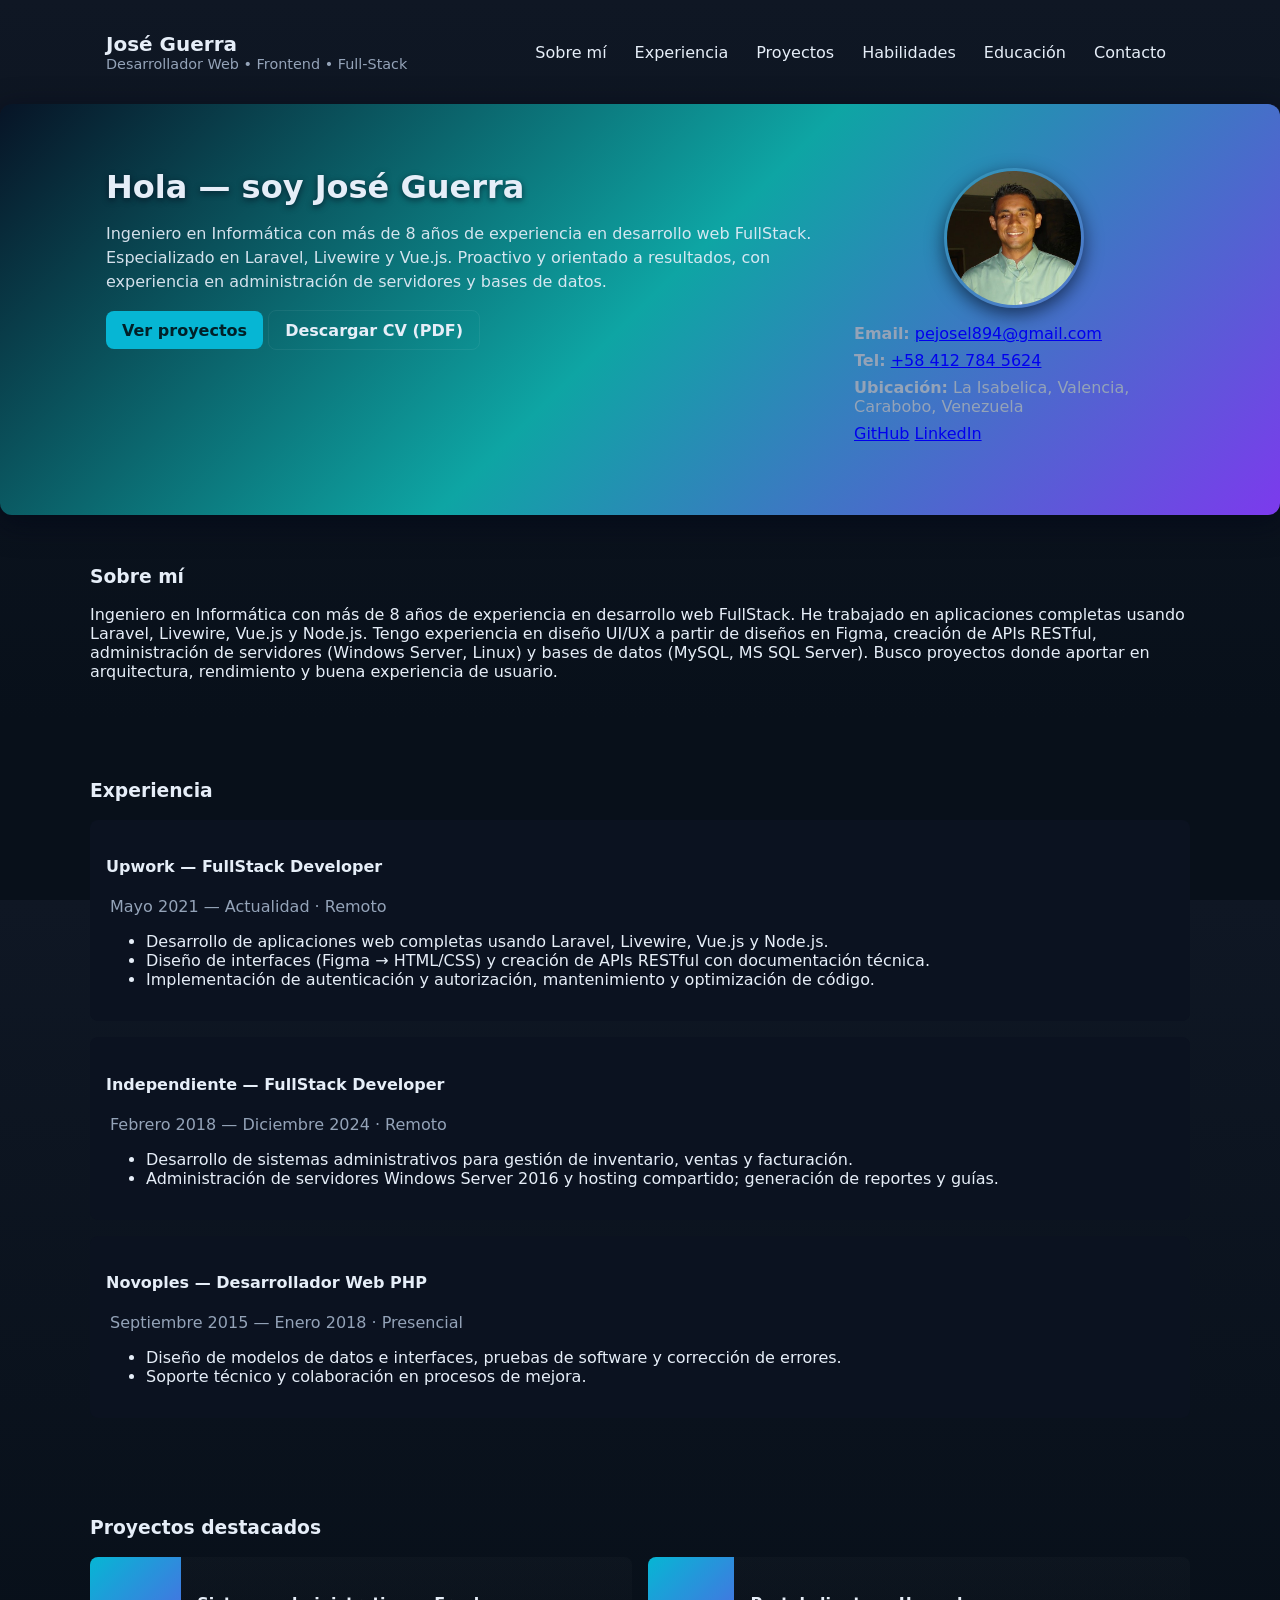
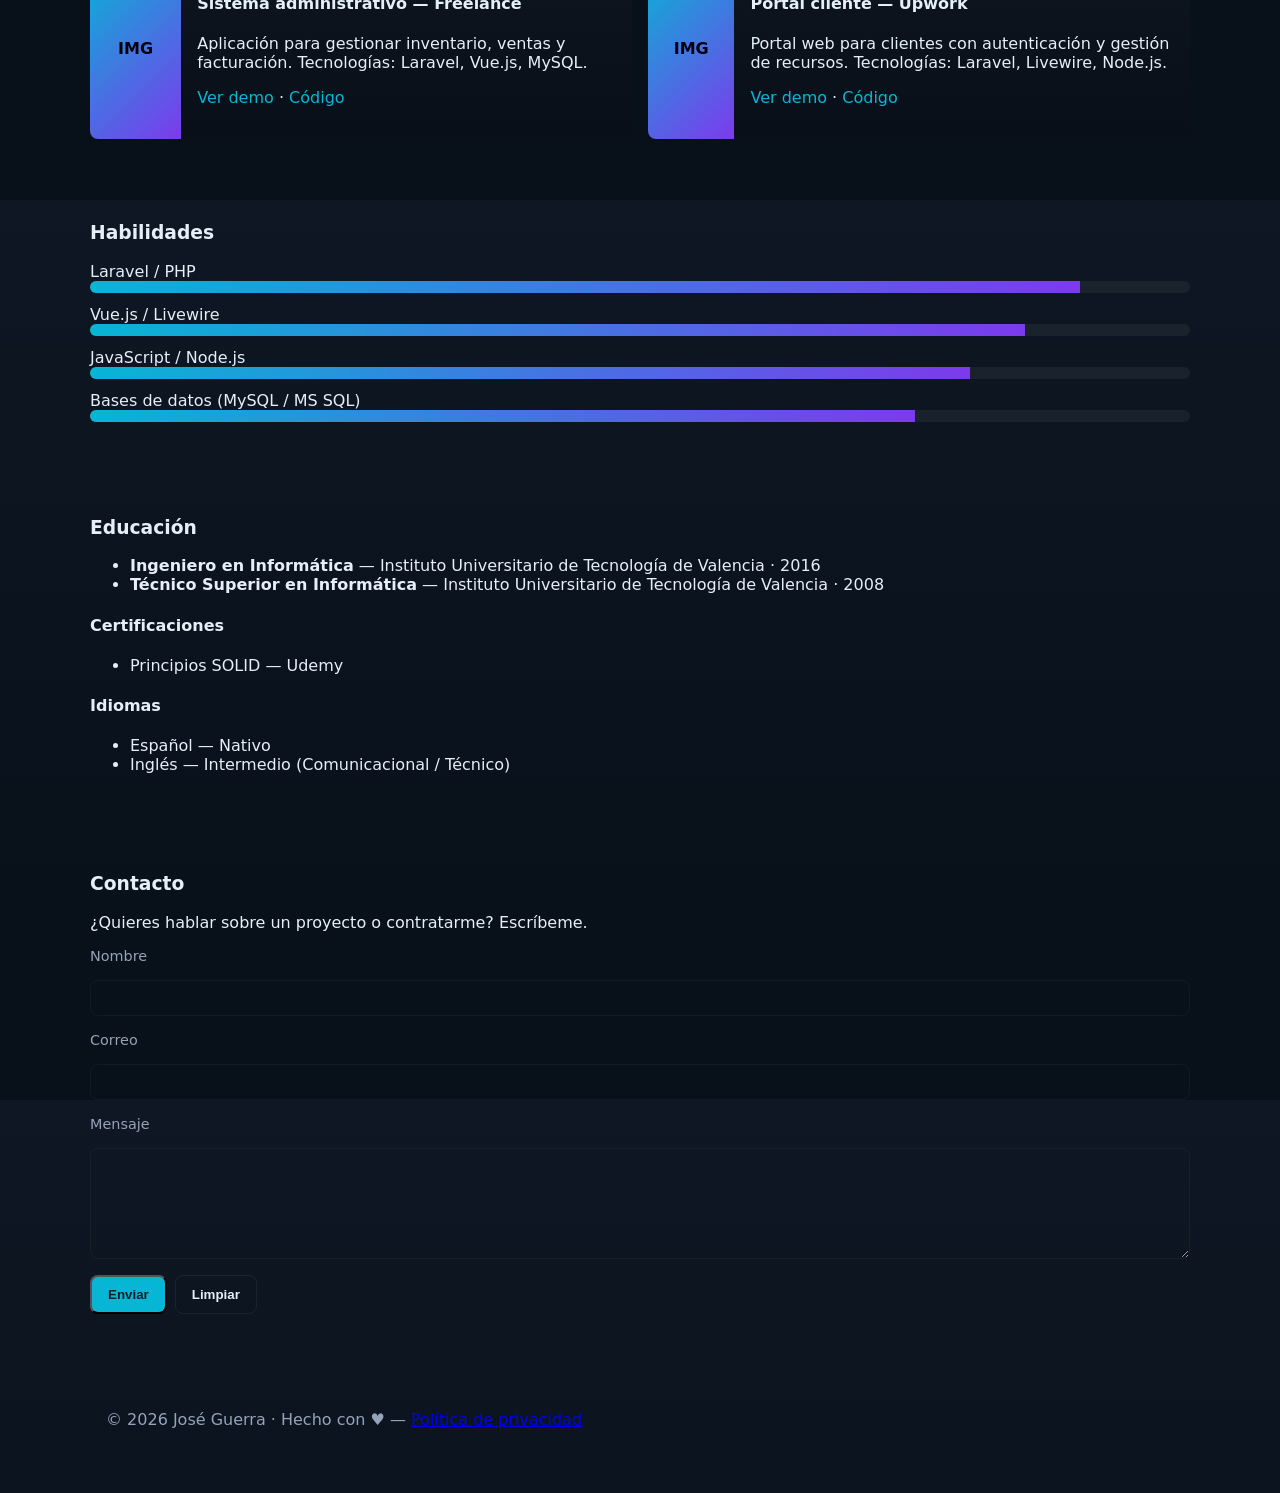
==== es/index.html @ df98dcab "add: spanish portfolio" ====
<!DOCTYPE html>
<html lang="es">
<head>
	<meta charset="utf-8">
	<meta name="viewport" content="width=device-width, initial-scale=1">
	<title>José Guerra — Portafolio</title>
	<link rel="stylesheet" href="../css/style.css">
	<meta name="description" content="Portafolio y CV de José Guerra — desarrollador web. Reemplaza los contenidos con la información del CV para reflejar experiencia y proyectos reales.">
</head>
<body>
	<header class="site-header">
		<div class="container header-inner">
			<div class="brand">
				<h1>José Guerra</h1>
				<p class="role">Desarrollador Web • Frontend • Full‑Stack</p>
			</div>
			<button class="nav-toggle" aria-expanded="false" aria-controls="main-nav">Menú</button>
			<nav id="main-nav" class="main-nav">
				<ul>
					<li><a href="#sobre">Sobre mí</a></li>
					<li><a href="#experiencia">Experiencia</a></li>
					<li><a href="#proyectos">Proyectos</a></li>
					<li><a href="#habilidades">Habilidades</a></li>
					<li><a href="#educacion">Educación</a></li>
					<li><a href="#contacto">Contacto</a></li>
				</ul>
			</nav>
		</div>
	</header>

	<main>
		<section id="hero" class="hero">
			<div class="container hero-inner">
				<div class="hero-text">
					<h2>Hola — soy José Guerra</h2>
					<p class="lead">Ingeniero en Informática con más de 8 años de experiencia en desarrollo web FullStack. Especializado en Laravel, Livewire y Vue.js. Proactivo y orientado a resultados, con experiencia en administración de servidores y bases de datos.</p>
					<p class="actions">
						<a class="btn" href="#proyectos">Ver proyectos</a>
						<a class="btn ghost" href="../es/CV-ATS-ES-SEPT-2025.pdf" target="_blank" rel="noopener">Descargar CV (PDF)</a>
					</p>
				</div>
				<aside class="hero-aside">
					<div class="profile">
						<img class="profile-photo" src="../img/jose1894.jpg" alt="Foto de José Guerra">
					</div>
					<ul class="contact-short">
						<li><strong>Email:</strong> <a href="mailto:pejosel894@gmail.com">pejosel894@gmail.com</a></li>
						<li><strong>Tel:</strong> <a href="tel:+584127845624">+58 412 784 5624</a></li>
						<li><strong>Ubicación:</strong> La Isabelica, Valencia, Carabobo, Venezuela</li>
						<li class="social">
							<a href="#" aria-label="GitHub">GitHub</a>
							<a href="#" aria-label="LinkedIn">LinkedIn</a>
						</li>
					</ul>
				</aside>
			</div>
		</section>

		<section id="sobre" class="section container">
			<h3>Sobre mí</h3>
			<p>Ingeniero en Informática con más de 8 años de experiencia en desarrollo web FullStack. He trabajado en aplicaciones completas usando Laravel, Livewire, Vue.js y Node.js. Tengo experiencia en diseño UI/UX a partir de diseños en Figma, creación de APIs RESTful, administración de servidores (Windows Server, Linux) y bases de datos (MySQL, MS SQL Server). Busco proyectos donde aportar en arquitectura, rendimiento y buena experiencia de usuario.</p>
		</section>

		<section id="experiencia" class="section container">
			<h3>Experiencia</h3>
			<div class="timeline">
				<article class="job">
					<h4>Upwork — FullStack Developer</h4>
					<p class="job-meta">Mayo 2021 — Actualidad · Remoto</p>
					<ul>
						<li>Desarrollo de aplicaciones web completas usando Laravel, Livewire, Vue.js y Node.js.</li>
						<li>Diseño de interfaces (Figma → HTML/CSS) y creación de APIs RESTful con documentación técnica.</li>
						<li>Implementación de autenticación y autorización, mantenimiento y optimización de código.</li>
					</ul>
				</article>
				<article class="job">
					<h4>Independiente — FullStack Developer</h4>
					<p class="job-meta">Febrero 2018 — Diciembre 2024 · Remoto</p>
					<ul>
						<li>Desarrollo de sistemas administrativos para gestión de inventario, ventas y facturación.</li>
						<li>Administración de servidores Windows Server 2016 y hosting compartido; generación de reportes y guías.</li>
					</ul>
				</article>
				<article class="job">
					<h4>Novoples — Desarrollador Web PHP</h4>
					<p class="job-meta">Septiembre 2015 — Enero 2018 · Presencial</p>
					<ul>
						<li>Diseño de modelos de datos e interfaces, pruebas de software y corrección de errores.</li>
						<li>Soporte técnico y colaboración en procesos de mejora.</li>
					</ul>
				</article>
			</div>
		</section>

		<section id="proyectos" class="section container">
			<h3>Proyectos destacados</h3>
			<div class="projects-grid">
				<article class="project-card">
					<div class="project-thumb" aria-hidden="true">IMG</div>
					<div class="project-body">
						<h4>Sistema administrativo — Freelance</h4>
						<p>Aplicación para gestionar inventario, ventas y facturación. Tecnologías: Laravel, Vue.js, MySQL.</p>
						<p class="project-links"><a href="#">Ver demo</a> · <a href="#">Código</a></p>
					</div>
				</article>
				<article class="project-card">
					<div class="project-thumb" aria-hidden="true">IMG</div>
					<div class="project-body">
						<h4>Portal cliente — Upwork</h4>
						<p>Portal web para clientes con autenticación y gestión de recursos. Tecnologías: Laravel, Livewire, Node.js.</p>
						<p class="project-links"><a href="#">Ver demo</a> · <a href="#">Código</a></p>
					</div>
				</article>
			</div>
		</section>

		<section id="habilidades" class="section container">
			<h3>Habilidades</h3>
			<div class="skills">
				<div class="skill">
					<label>Laravel / PHP</label>
					<div class="skill-bar" data-level="90"><span style="width:90%"></span></div>
				</div>
				<div class="skill">
					<label>Vue.js / Livewire</label>
					<div class="skill-bar" data-level="85"><span style="width:85%"></span></div>
				</div>
				<div class="skill">
					<label>JavaScript / Node.js</label>
					<div class="skill-bar" data-level="80"><span style="width:80%"></span></div>
				</div>
				<div class="skill">
					<label>Bases de datos (MySQL / MS SQL)</label>
					<div class="skill-bar" data-level="75"><span style="width:75%"></span></div>
				</div>
			</div>
		</section>

		<section id="educacion" class="section container">
			<h3>Educación</h3>
			<ul>
				<li><strong>Ingeniero en Informática</strong> — Instituto Universitario de Tecnología de Valencia · 2016</li>
				<li><strong>Técnico Superior en Informática</strong> — Instituto Universitario de Tecnología de Valencia · 2008</li>
			</ul>

			<h4>Certificaciones</h4>
			<ul>
				<li>Principios SOLID — Udemy</li>
			</ul>

			<h4>Idiomas</h4>
			<ul>
				<li>Español — Nativo</li>
				<li>Inglés — Intermedio (Comunicacional / Técnico)</li>
			</ul>
		</section>

		<section id="contacto" class="section container">
			<h3>Contacto</h3>
			<p>¿Quieres hablar sobre un proyecto o contratarme? Escríbeme.</p>
			<form class="contact-form" action="mailto:pejosel894@gmail.com" method="post" enctype="text/plain">
				<label for="name">Nombre</label>
				<input id="name" name="name" required>

				<label for="email">Correo</label>
				<input id="email" name="email" type="email" required>

				<label for="message">Mensaje</label>
				<textarea id="message" name="message" rows="6" required></textarea>

				<div class="form-actions">
					<button type="submit" class="btn">Enviar</button>
					<button type="reset" class="btn ghost">Limpiar</button>
				</div>
			</form>
		</section>
	</main>

	<footer class="site-footer">
		<div class="container">
			<p>© <span id="year"></span> José Guerra · Hecho con ♥ — <a href="#">Política de privacidad</a></p>
		</div>
	</footer>

	<script src="../js/script.js" defer></script>
</body>
</html>
---- css/style.css ----
/* Estilos base para el portafolio */
:root{
	--bg:#0f1724;
	--card:#0b1220;
	--muted:#94a3b8;
	--accent:#06b6d4;
	--accent-2:#7c3aed;
	/* Nuevo degradado hero: colores pensados para alto contraste con fuente clara */
	--hero-gradient-1: #071426; /* azul muy oscuro */
	--hero-gradient-2: #0ea5a4; /* teal brillante */
	--hero-gradient-3: #7c3aed; /* violeta intenso */
	--text:#e6eef8;
	--maxw:1100px;
	--radius:10px;
	--glass: rgba(255,255,255,0.03);
}
*{box-sizing:border-box}
html,body{height:100%}
body{
	margin:0;
	font-family: Inter, system-ui, -apple-system, "Segoe UI", Roboto, "Helvetica Neue", Arial;
	background: linear-gradient(180deg,var(--bg), #08101a 80%);
	color:var(--text);
	-webkit-font-smoothing:antialiased;
}
.container{max-width:var(--maxw);margin:0 auto;padding:1rem}

/* Header */
.site-header{background:transparent;padding:1rem 0;position:sticky;top:0;z-index:30}
.header-inner{display:flex;align-items:center;justify-content:space-between;gap:1rem}
.brand h1{margin:0;font-size:1.25rem}
.brand .role{margin:0;color:var(--muted);font-size:0.9rem}
.nav-toggle{display:none;background:none;border:1px solid rgba(255,255,255,0.06);color:var(--text);padding:.5rem .75rem;border-radius:6px}
.main-nav ul{list-style:none;margin:0;padding:0;display:flex;gap:0.75rem}
.main-nav a{color:var(--text);text-decoration:none;padding:.35rem .5rem;border-radius:6px}
.main-nav a:hover{background:var(--glass)}

/* Hero */
.hero{padding:3rem 0; /* nuevo fondo degradado aplicado solo al hero */
	background: linear-gradient(135deg, var(--hero-gradient-1) 0%, var(--hero-gradient-2) 50%, var(--hero-gradient-3) 100%);
	border-radius: 12px;
	box-shadow: 0 8px 30px rgba(2,6,23,0.6);
}
.hero-inner{display:grid;grid-template-columns:1fr 320px;gap:2rem;align-items:start}
.hero-text h2{margin:0;font-size:2rem;color:var(--text);text-shadow:0 2px 6px rgba(2,6,23,0.6)}
.lead{color:rgba(230,238,248,0.92);line-height:1.5}
.btn{display:inline-block;padding:.6rem 1rem;background:var(--accent);color:#012028;border-radius:8px;text-decoration:none;font-weight:600}
.btn.ghost{background:transparent;border:1px solid rgba(255,255,255,0.06);color:var(--text)}
.contact-short{list-style:none;padding:0;margin:0;color:var(--muted)}
.contact-short li{margin-bottom:.5rem}

.profile{display:flex;justify-content:center;margin-bottom:1rem}
.profile-photo{width:140px;height:140px;object-fit:cover;border-radius:50%;border:3px solid rgba(255,255,255,0.06);box-shadow:0 6px 18px rgba(2,6,23,0.6)}

/* Sections */
.section{padding:2rem 0}
.timeline .job{background:var(--card);padding:1rem;border-radius:8px;margin-bottom:1rem}
.job-meta{color:var(--muted);margin:0 .25rem 0 .25rem}

.projects-grid{display:grid;grid-template-columns:repeat(2,1fr);gap:1rem}
.project-card{background:linear-gradient(180deg, rgba(255,255,255,0.02), rgba(0,0,0,0.05));border-radius:8px;overflow:hidden;display:flex}
.project-thumb{width:140px;background:linear-gradient(135deg,var(--accent),var(--accent-2));display:flex;align-items:center;justify-content:center;color:#001;padding:1rem;font-weight:700}
.project-body{padding:1rem}
.project-links a{color:var(--accent);text-decoration:none}

.skills .skill{margin-bottom:.75rem}
.skill-bar{background:rgba(255,255,255,0.05);height:12px;border-radius:999px;overflow:hidden}
.skill-bar span{display:block;height:100%;background:linear-gradient(90deg,var(--accent),var(--accent-2));}

.contact-form{display:grid;grid-template-columns:1fr 1fr;gap:1rem}
.contact-form label{grid-column:1/-1;color:var(--muted);font-size:0.9rem}
.contact-form input,.contact-form textarea{grid-column:1/-1;padding:.6rem;border-radius:8px;border:1px solid rgba(255,255,255,0.04);background:transparent;color:var(--text)}
.contact-form input[type="email"]{grid-column:1/-1}
.form-actions{grid-column:1/-1;display:flex;gap:.5rem}

/* Footer */
.site-footer{padding:2rem 0;color:var(--muted)}

/* Responsive */
@media (max-width:900px){
	.hero-inner{grid-template-columns:1fr}
	.projects-grid{grid-template-columns:1fr}
	.contact-form{grid-template-columns:1fr}
	.nav-toggle{display:inline-block}
	.main-nav{display:none}
	.main-nav.open{display:block;background:var(--card);position:absolute;right:1rem;top:64px;padding:0.5rem;border-radius:8px}
	.main-nav ul{flex-direction:column}
}

/* small helper */
.hidden{display:none}
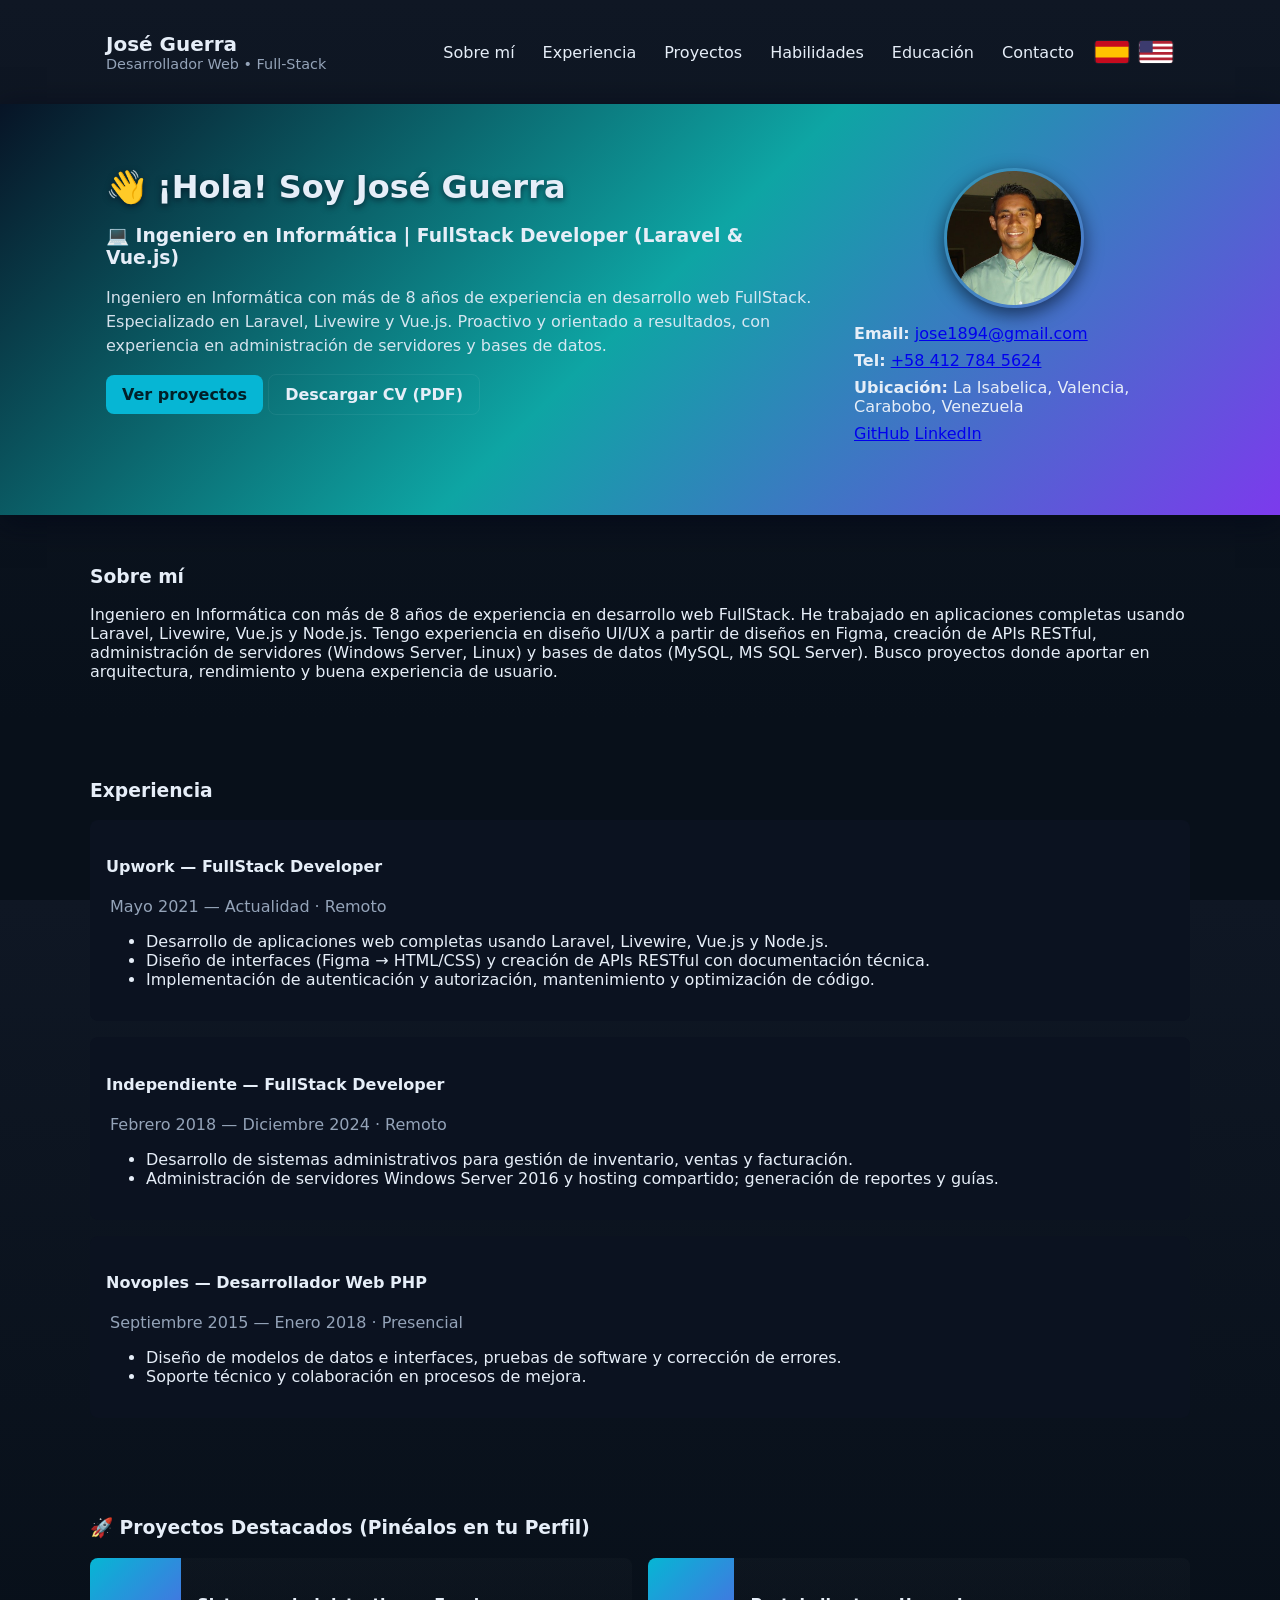
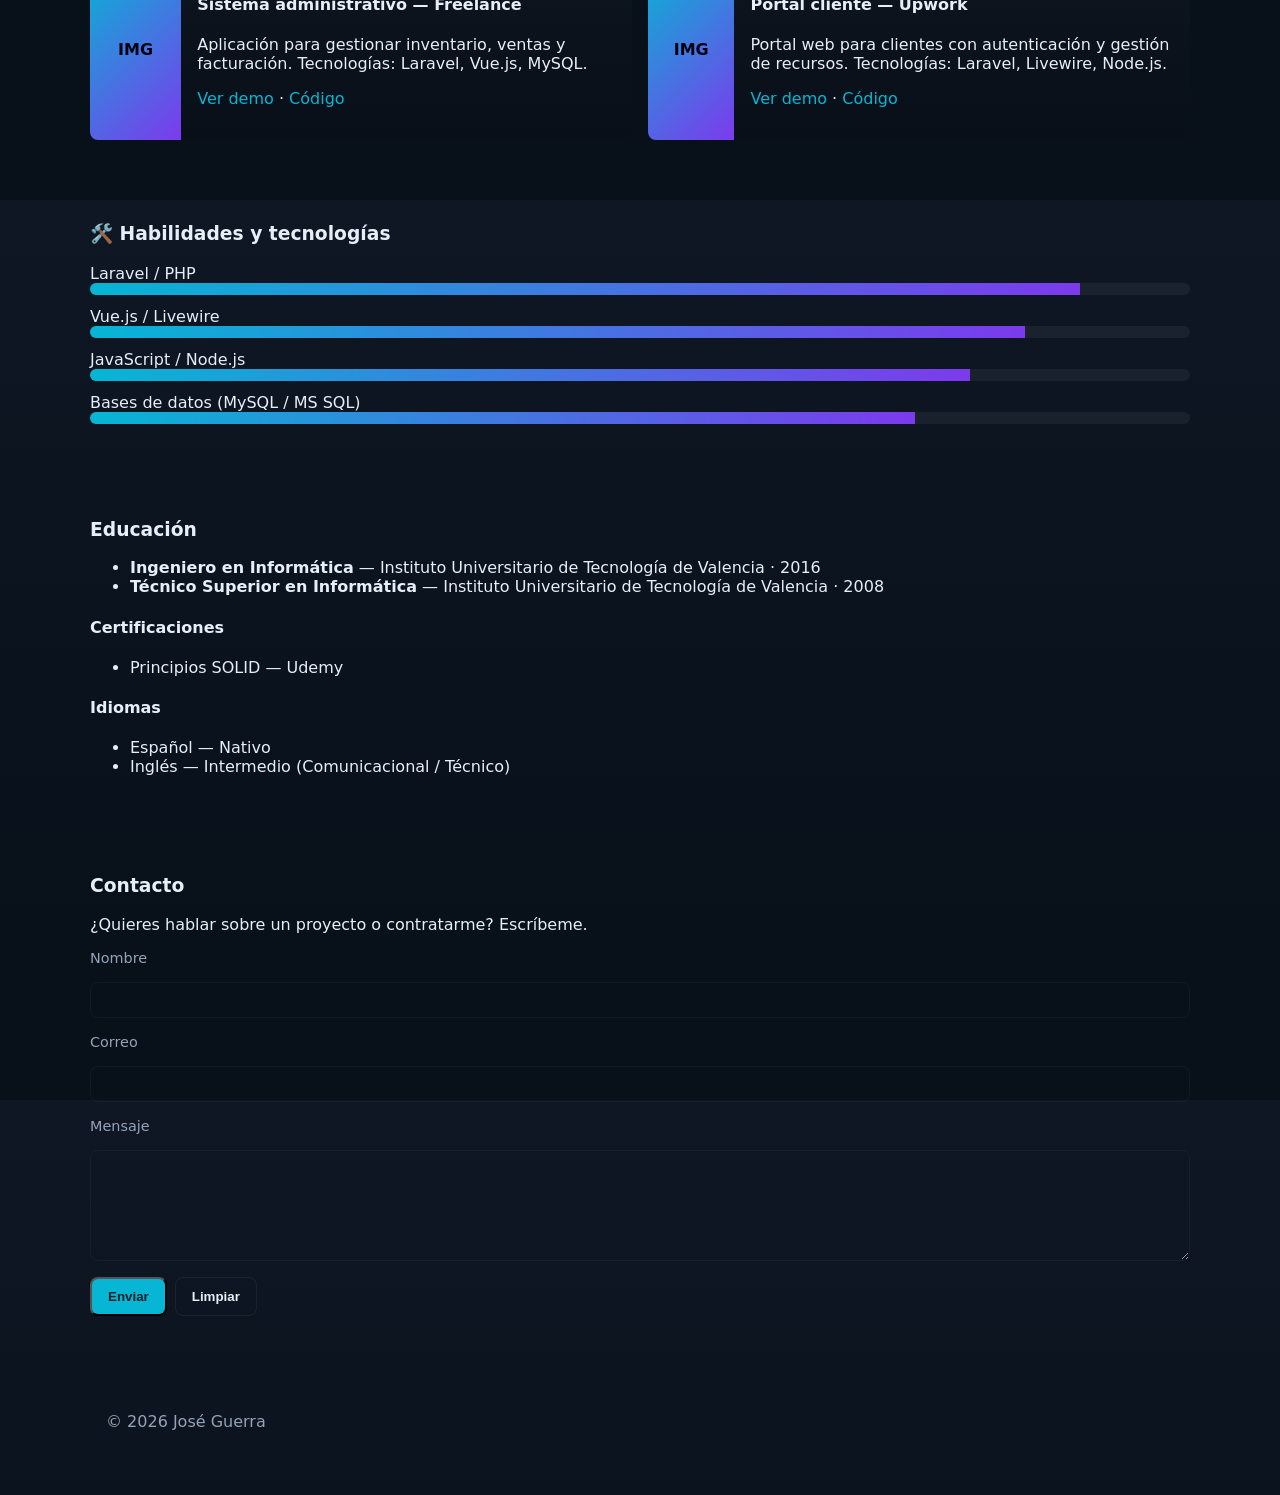
==== commit 3971fef0: "Merge branch 'main' of github.com:jose1894/jose1894.github.io" ====
--- a/es/index.html
+++ b/es/index.html
@@ -12,19 +12,44 @@
 		<div class="container header-inner">
 			<div class="brand">
 				<h1>José Guerra</h1>
-				<p class="role">Desarrollador Web • Frontend • Full‑Stack</p>
-			</div>
-			<button class="nav-toggle" aria-expanded="false" aria-controls="main-nav">Menú</button>
-			<nav id="main-nav" class="main-nav">
-				<ul>
-					<li><a href="#sobre">Sobre mí</a></li>
-					<li><a href="#experiencia">Experiencia</a></li>
-					<li><a href="#proyectos">Proyectos</a></li>
-					<li><a href="#habilidades">Habilidades</a></li>
-					<li><a href="#educacion">Educación</a></li>
-					<li><a href="#contacto">Contacto</a></li>
-				</ul>
-			</nav>
+				<p class="role">Desarrollador Web • Full‑Stack</p>
+			</div>
+			<div class="right-actions">
+				<button class="nav-toggle" aria-expanded="false" aria-controls="main-nav">Menú</button>
+				<nav id="main-nav" class="main-nav">
+					<ul>
+						<li><a href="#sobre">Sobre mí</a></li>
+						<li><a href="#experiencia">Experiencia</a></li>
+						<li><a href="#proyectos">Proyectos</a></li>
+						<li><a href="#habilidades">Habilidades</a></li>
+						<li><a href="#educacion">Educación</a></li>
+						<li><a href="#contacto">Contacto</a></li>
+					</ul>
+				</nav>
+				<div class="lang-switch" aria-hidden="false">
+					<a href="/es/index.html" aria-label="Español — Ir a versión en español" title="Español">
+						<!-- Bandera España (3:2) -->
+						<svg viewBox="0 0 3 2" xmlns="http://www.w3.org/2000/svg" role="img" aria-hidden="true">
+							<rect width="3" height="2" fill="#C60B1E"/>
+							<rect y="0.5" width="3" height="1" fill="#FFC400"/>
+							<rect width="3" height="0.5" fill="#C60B1E"/>
+						</svg>
+					</a>
+					<a href="/en/index.html" aria-label="English — Go to English version" title="English">
+						<!-- Bandera USA simplificada (3:2) -->
+						<svg viewBox="0 0 3 2" xmlns="http://www.w3.org/2000/svg" role="img" aria-hidden="true">
+							<rect width="3" height="2" fill="#b22234"/>
+							<g fill="#fff">
+								<rect y="0.25" width="3" height="0.25"/>
+								<rect y="0.75" width="3" height="0.25"/>
+								<rect y="1.25" width="3" height="0.25"/>
+								<rect y="1.75" width="3" height="0.25"/>
+							</g>
+							<rect width="1.2" height="1.05" fill="#3c3b6e"/>
+						</svg>
+					</a>
+				</div>
+			</div>
 		</div>
 	</header>
 
@@ -32,7 +57,8 @@
 		<section id="hero" class="hero">
 			<div class="container hero-inner">
 				<div class="hero-text">
-					<h2>Hola — soy José Guerra</h2>
+					<h2>👋 ¡Hola! Soy José Guerra</h2>
+					<h3>💻 Ingeniero en Informática | FullStack Developer (Laravel & Vue.js)</h3>
 					<p class="lead">Ingeniero en Informática con más de 8 años de experiencia en desarrollo web FullStack. Especializado en Laravel, Livewire y Vue.js. Proactivo y orientado a resultados, con experiencia en administración de servidores y bases de datos.</p>
 					<p class="actions">
 						<a class="btn" href="#proyectos">Ver proyectos</a>
@@ -44,7 +70,7 @@
 						<img class="profile-photo" src="../img/jose1894.jpg" alt="Foto de José Guerra">
 					</div>
 					<ul class="contact-short">
-						<li><strong>Email:</strong> <a href="mailto:pejosel894@gmail.com">pejosel894@gmail.com</a></li>
+						<li><strong>Email:</strong> <a href="mailto:jose1894@gmail.com">jose1894@gmail.com</a></li>
 						<li><strong>Tel:</strong> <a href="tel:+584127845624">+58 412 784 5624</a></li>
 						<li><strong>Ubicación:</strong> La Isabelica, Valencia, Carabobo, Venezuela</li>
 						<li class="social">
@@ -93,7 +119,7 @@
 		</section>
 
 		<section id="proyectos" class="section container">
-			<h3>Proyectos destacados</h3>
+			<h3>🚀 Proyectos Destacados (Pinéalos en tu Perfil)</h3>
 			<div class="projects-grid">
 				<article class="project-card">
 					<div class="project-thumb" aria-hidden="true">IMG</div>
@@ -115,7 +141,7 @@
 		</section>
 
 		<section id="habilidades" class="section container">
-			<h3>Habilidades</h3>
+			<h3>🛠️ Habilidades y tecnologías</h3>
 			<div class="skills">
 				<div class="skill">
 					<label>Laravel / PHP</label>
@@ -178,7 +204,7 @@
 
 	<footer class="site-footer">
 		<div class="container">
-			<p>© <span id="year"></span> José Guerra · Hecho con ♥ — <a href="#">Política de privacidad</a></p>
+			<p>© <span id="year"></span> José Guerra</p>
 		</div>
 	</footer>
 
--- a/css/style.css
+++ b/css/style.css
@@ -35,10 +35,25 @@
 .main-nav a{color:var(--text);text-decoration:none;padding:.35rem .5rem;border-radius:6px}
 .main-nav a:hover{background:var(--glass)}
 
+/* Language switch (flag icons) */
+.lang-switch{display:flex;gap:.5rem;align-items:center}
+.lang-switch a{display:inline-flex;width:36px;height:24px;border-radius:4px;overflow:hidden;align-items:center;justify-content:center;border:1px solid rgba(255,255,255,0.06);background:transparent}
+.lang-switch a svg{width:100%;height:100%;display:block}
+.lang-switch a:focus{outline:2px solid rgba(0,0,0,0.15);outline-offset:2px}
+.lang-switch a:hover{transform:translateY(-2px);transition:transform .15s ease}
+
+/* Right actions wrapper for nav + language */
+.right-actions{display:flex;align-items:center;gap:0.75rem;margin-left:auto}
+
+@media (max-width:900px){
+	/* Ensure flags stay visible on mobile and align after nav toggle */
+	.right-actions{gap:.5rem}
+	.lang-switch a{width:30px;height:20px}
+}
+
 /* Hero */
 .hero{padding:3rem 0; /* nuevo fondo degradado aplicado solo al hero */
 	background: linear-gradient(135deg, var(--hero-gradient-1) 0%, var(--hero-gradient-2) 50%, var(--hero-gradient-3) 100%);
-	border-radius: 12px;
 	box-shadow: 0 8px 30px rgba(2,6,23,0.6);
 }
 .hero-inner{display:grid;grid-template-columns:1fr 320px;gap:2rem;align-items:start}
@@ -46,7 +61,7 @@
 .lead{color:rgba(230,238,248,0.92);line-height:1.5}
 .btn{display:inline-block;padding:.6rem 1rem;background:var(--accent);color:#012028;border-radius:8px;text-decoration:none;font-weight:600}
 .btn.ghost{background:transparent;border:1px solid rgba(255,255,255,0.06);color:var(--text)}
-.contact-short{list-style:none;padding:0;margin:0;color:var(--muted)}
+.contact-short{list-style:none;padding:0;margin:0;color:var(--text)}
 .contact-short li{margin-bottom:.5rem}
 
 .profile{display:flex;justify-content:center;margin-bottom:1rem}
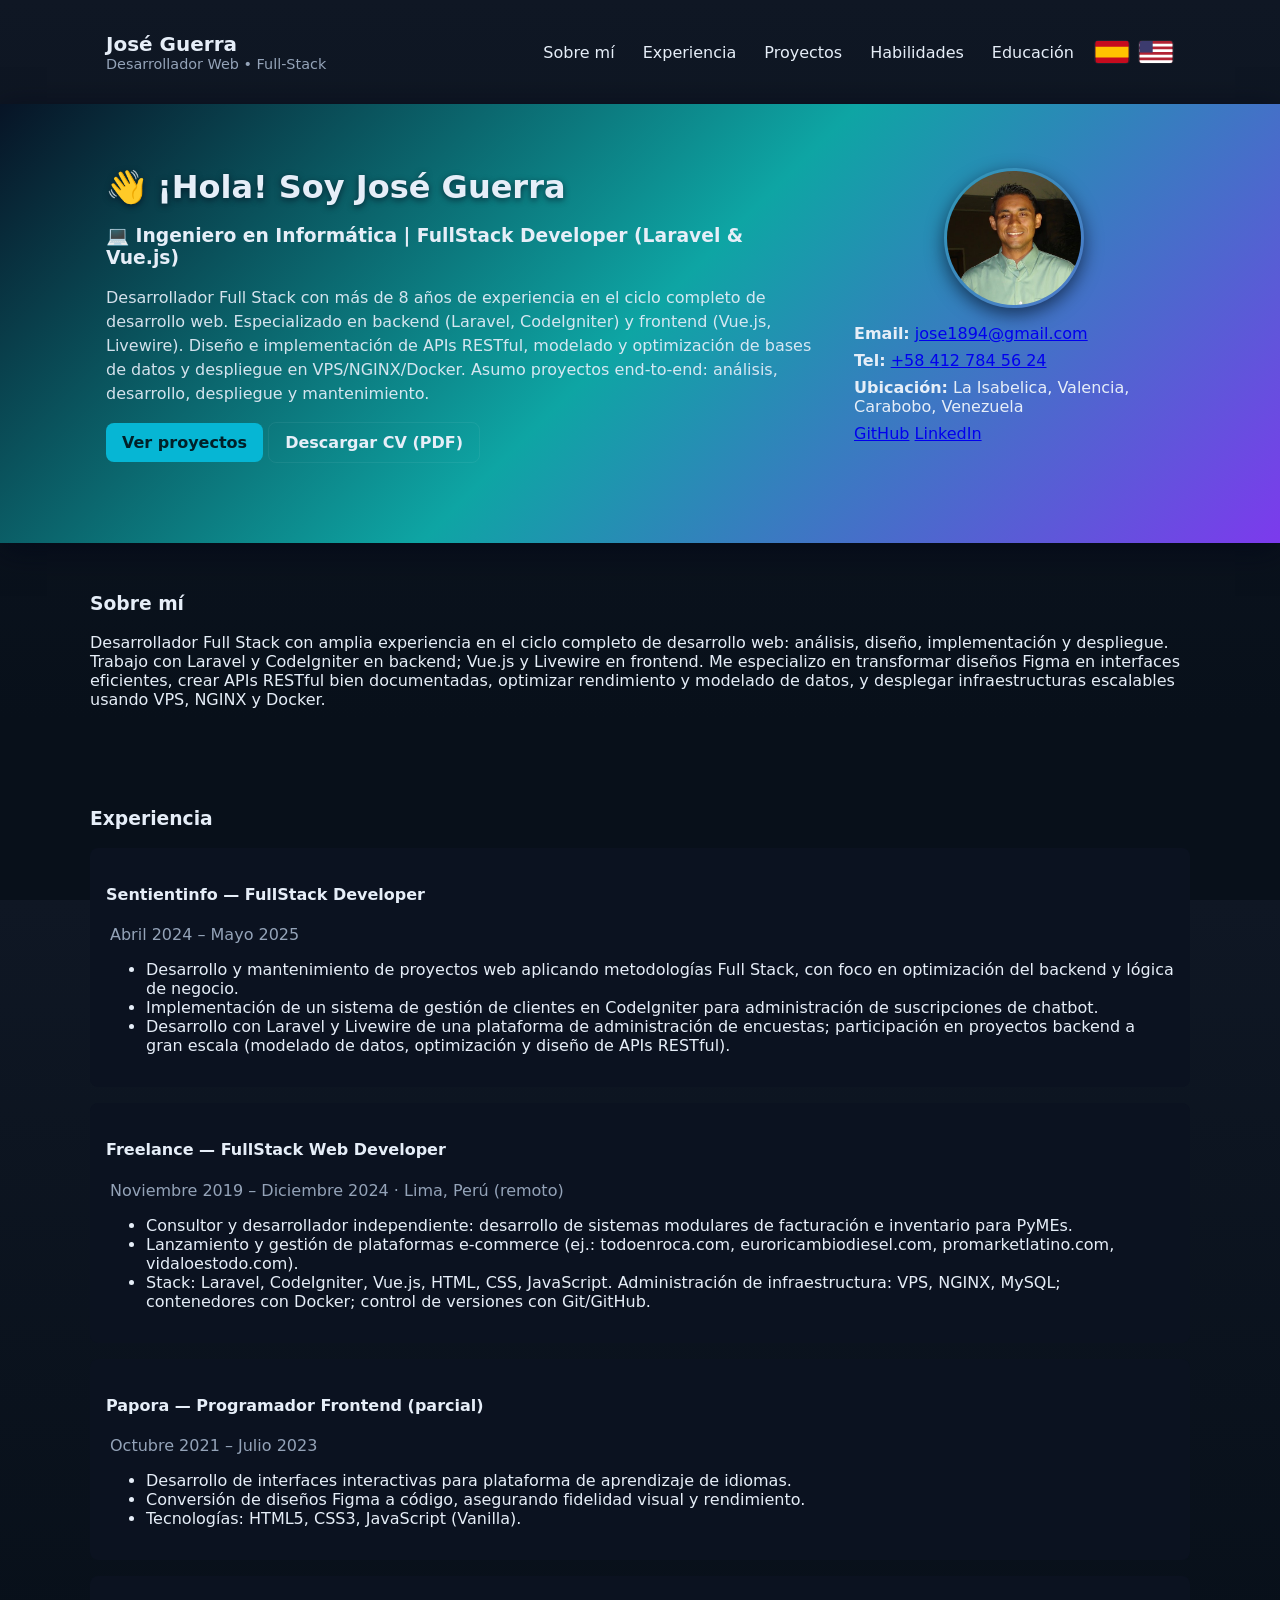
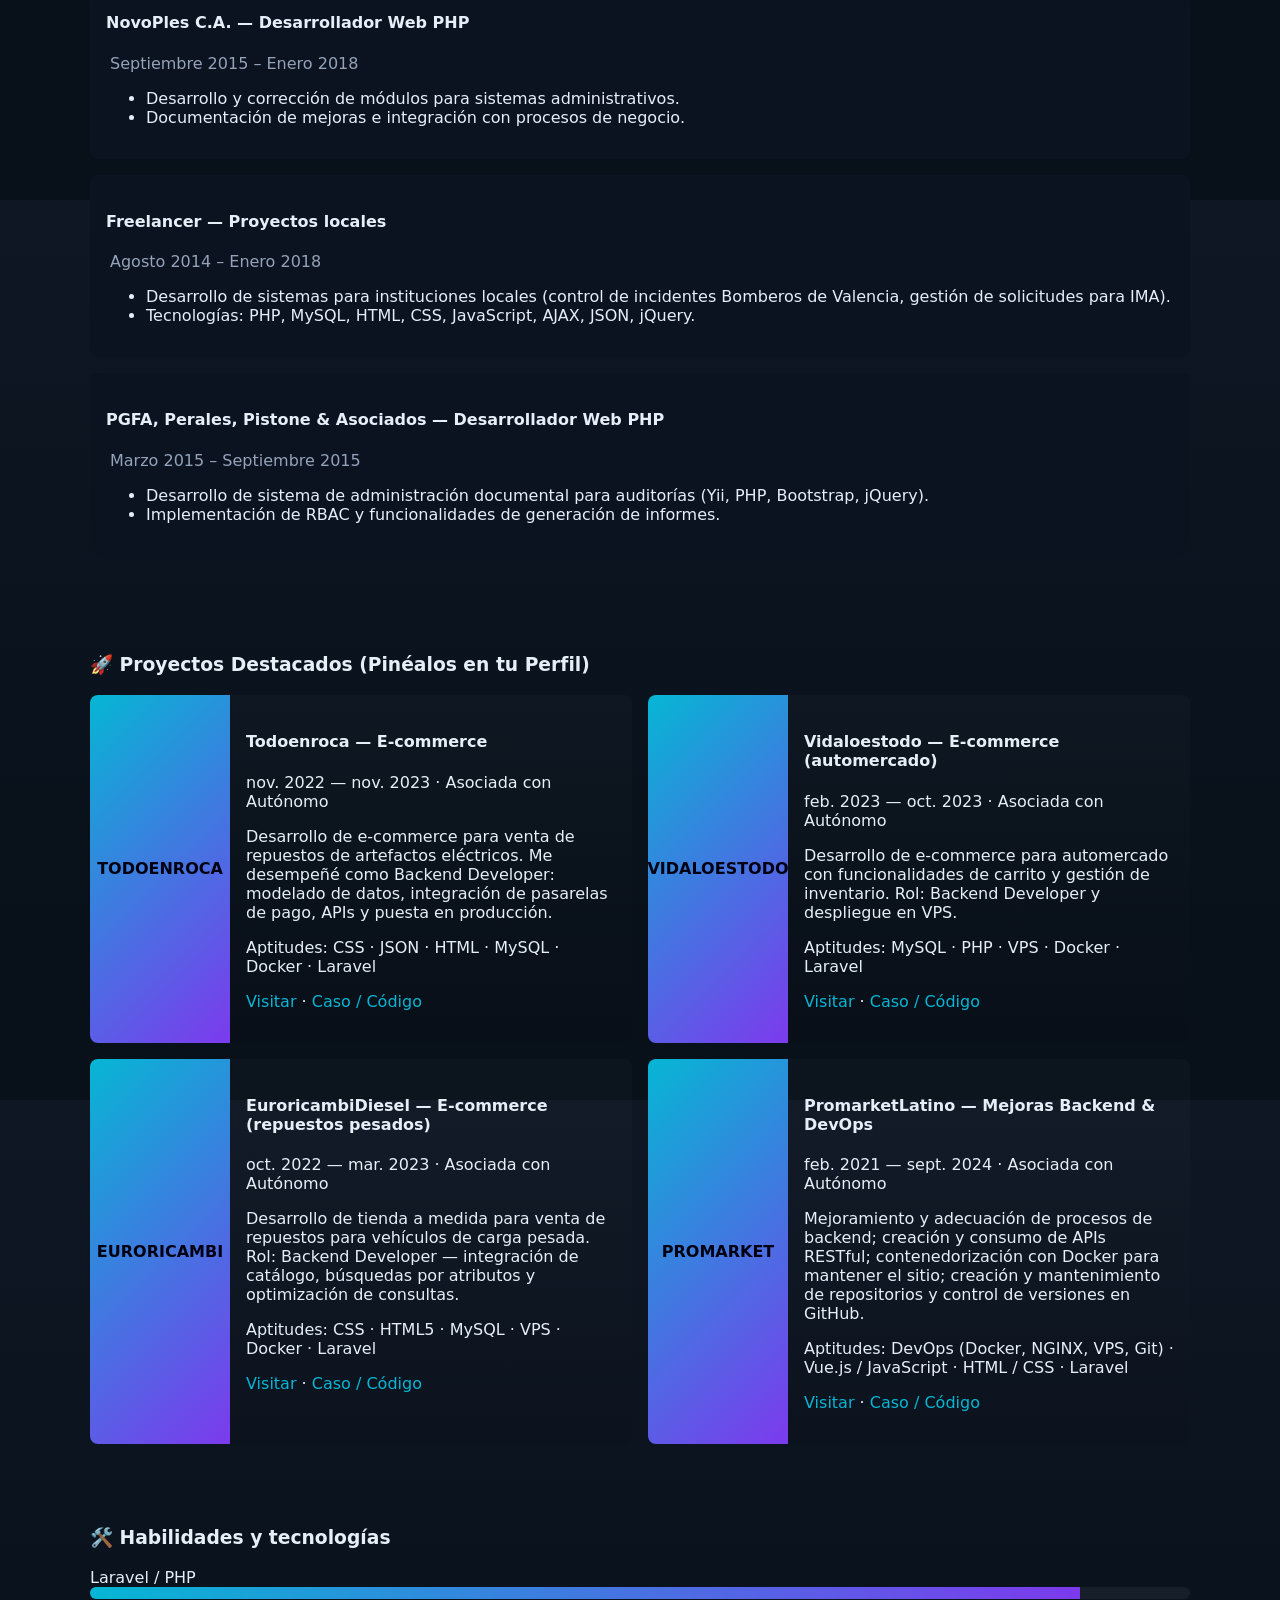
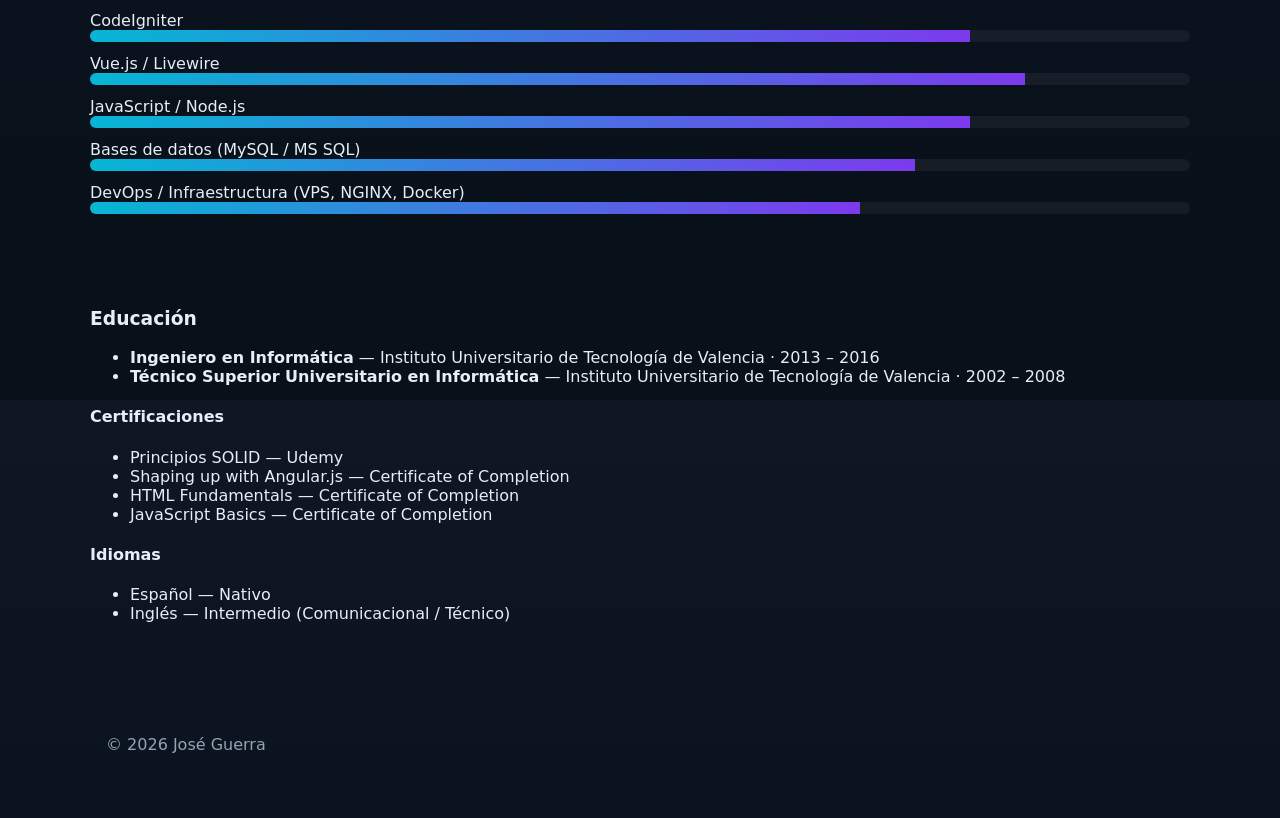
==== commit 0a9e8c9e: "fix: mejorando el profile" ====
--- a/es/index.html
+++ b/es/index.html
@@ -23,7 +23,6 @@
 						<li><a href="#proyectos">Proyectos</a></li>
 						<li><a href="#habilidades">Habilidades</a></li>
 						<li><a href="#educacion">Educación</a></li>
-						<li><a href="#contacto">Contacto</a></li>
 					</ul>
 				</nav>
 				<div class="lang-switch" aria-hidden="false">
@@ -59,10 +58,10 @@
 				<div class="hero-text">
 					<h2>👋 ¡Hola! Soy José Guerra</h2>
 					<h3>💻 Ingeniero en Informática | FullStack Developer (Laravel & Vue.js)</h3>
-					<p class="lead">Ingeniero en Informática con más de 8 años de experiencia en desarrollo web FullStack. Especializado en Laravel, Livewire y Vue.js. Proactivo y orientado a resultados, con experiencia en administración de servidores y bases de datos.</p>
+					<p class="lead">Desarrollador Full Stack con más de 8 años de experiencia en el ciclo completo de desarrollo web. Especializado en backend (Laravel, CodeIgniter) y frontend (Vue.js, Livewire). Diseño e implementación de APIs RESTful, modelado y optimización de bases de datos y despliegue en VPS/NGINX/Docker. Asumo proyectos end‑to‑end: análisis, desarrollo, despliegue y mantenimiento.</p>
 					<p class="actions">
 						<a class="btn" href="#proyectos">Ver proyectos</a>
-						<a class="btn ghost" href="../es/CV-ATS-ES-SEPT-2025.pdf" target="_blank" rel="noopener">Descargar CV (PDF)</a>
+						<a class="btn ghost" href="../es/cv_ats-es-nov-2025.pdf" target="_blank" rel="noopener">Descargar CV (PDF)</a>
 					</p>
 				</div>
 				<aside class="hero-aside">
@@ -71,11 +70,11 @@
 					</div>
 					<ul class="contact-short">
 						<li><strong>Email:</strong> <a href="mailto:jose1894@gmail.com">jose1894@gmail.com</a></li>
-						<li><strong>Tel:</strong> <a href="tel:+584127845624">+58 412 784 5624</a></li>
+						<li><strong>Tel:</strong> <a href="tel:+584127845624">+58 412 784 56 24</a></li>
 						<li><strong>Ubicación:</strong> La Isabelica, Valencia, Carabobo, Venezuela</li>
 						<li class="social">
-							<a href="#" aria-label="GitHub">GitHub</a>
-							<a href="#" aria-label="LinkedIn">LinkedIn</a>
+							<a href="https://github.com/jose1894" target="_blank" rel="noopener" aria-label="GitHub">GitHub</a>
+							<a href="https://linkedin.com/in/jose-guerra-21807651" target="_blank" rel="noopener" aria-label="LinkedIn">LinkedIn</a>
 						</li>
 					</ul>
 				</aside>
@@ -84,35 +83,61 @@
 
 		<section id="sobre" class="section container">
 			<h3>Sobre mí</h3>
-			<p>Ingeniero en Informática con más de 8 años de experiencia en desarrollo web FullStack. He trabajado en aplicaciones completas usando Laravel, Livewire, Vue.js y Node.js. Tengo experiencia en diseño UI/UX a partir de diseños en Figma, creación de APIs RESTful, administración de servidores (Windows Server, Linux) y bases de datos (MySQL, MS SQL Server). Busco proyectos donde aportar en arquitectura, rendimiento y buena experiencia de usuario.</p>
+			<p>Desarrollador Full Stack con amplia experiencia en el ciclo completo de desarrollo web: análisis, diseño, implementación y despliegue. Trabajo con Laravel y CodeIgniter en backend; Vue.js y Livewire en frontend. Me especializo en transformar diseños Figma en interfaces eficientes, crear APIs RESTful bien documentadas, optimizar rendimiento y modelado de datos, y desplegar infraestructuras escalables usando VPS, NGINX y Docker.</p>
 		</section>
 
 		<section id="experiencia" class="section container">
 			<h3>Experiencia</h3>
 			<div class="timeline">
 				<article class="job">
-					<h4>Upwork — FullStack Developer</h4>
-					<p class="job-meta">Mayo 2021 — Actualidad · Remoto</p>
-					<ul>
-						<li>Desarrollo de aplicaciones web completas usando Laravel, Livewire, Vue.js y Node.js.</li>
-						<li>Diseño de interfaces (Figma → HTML/CSS) y creación de APIs RESTful con documentación técnica.</li>
-						<li>Implementación de autenticación y autorización, mantenimiento y optimización de código.</li>
-					</ul>
-				</article>
-				<article class="job">
-					<h4>Independiente — FullStack Developer</h4>
-					<p class="job-meta">Febrero 2018 — Diciembre 2024 · Remoto</p>
-					<ul>
-						<li>Desarrollo de sistemas administrativos para gestión de inventario, ventas y facturación.</li>
-						<li>Administración de servidores Windows Server 2016 y hosting compartido; generación de reportes y guías.</li>
-					</ul>
-				</article>
-				<article class="job">
-					<h4>Novoples — Desarrollador Web PHP</h4>
-					<p class="job-meta">Septiembre 2015 — Enero 2018 · Presencial</p>
-					<ul>
-						<li>Diseño de modelos de datos e interfaces, pruebas de software y corrección de errores.</li>
-						<li>Soporte técnico y colaboración en procesos de mejora.</li>
+					<h4>Sentientinfo — FullStack Developer</h4>
+					<p class="job-meta">Abril 2024 – Mayo 2025</p>
+					<ul>
+						<li>Desarrollo y mantenimiento de proyectos web aplicando metodologías Full Stack, con foco en optimización del backend y lógica de negocio.</li>
+						<li>Implementación de un sistema de gestión de clientes en CodeIgniter para administración de suscripciones de chatbot.</li>
+						<li>Desarrollo con Laravel y Livewire de una plataforma de administración de encuestas; participación en proyectos backend a gran escala (modelado de datos, optimización y diseño de APIs RESTful).</li>
+					</ul>
+				</article>
+				<article class="job">
+					<h4>Freelance — FullStack Web Developer</h4>
+					<p class="job-meta">Noviembre 2019 – Diciembre 2024 · Lima, Perú (remoto)</p>
+					<ul>
+						<li>Consultor y desarrollador independiente: desarrollo de sistemas modulares de facturación e inventario para PyMEs.</li>
+						<li>Lanzamiento y gestión de plataformas e‑commerce (ej.: todoenroca.com, euroricambiodiesel.com, promarketlatino.com, vidaloestodo.com).</li>
+						<li>Stack: Laravel, CodeIgniter, Vue.js, HTML, CSS, JavaScript. Administración de infraestructura: VPS, NGINX, MySQL; contenedores con Docker; control de versiones con Git/GitHub.</li>
+					</ul>
+				</article>
+				<article class="job">
+					<h4>Papora — Programador Frontend (parcial)</h4>
+					<p class="job-meta">Octubre 2021 – Julio 2023</p>
+					<ul>
+						<li>Desarrollo de interfaces interactivas para plataforma de aprendizaje de idiomas.</li>
+						<li>Conversión de diseños Figma a código, asegurando fidelidad visual y rendimiento.</li>
+						<li>Tecnologías: HTML5, CSS3, JavaScript (Vanilla).</li>
+					</ul>
+				</article>
+				<article class="job">
+					<h4>NovoPles C.A. — Desarrollador Web PHP</h4>
+					<p class="job-meta">Septiembre 2015 – Enero 2018</p>
+					<ul>
+						<li>Desarrollo y corrección de módulos para sistemas administrativos.</li>
+						<li>Documentación de mejoras e integración con procesos de negocio.</li>
+					</ul>
+				</article>
+				<article class="job">
+					<h4>Freelancer — Proyectos locales</h4>
+					<p class="job-meta">Agosto 2014 – Enero 2018</p>
+					<ul>
+						<li>Desarrollo de sistemas para instituciones locales (control de incidentes Bomberos de Valencia, gestión de solicitudes para IMA).</li>
+						<li>Tecnologías: PHP, MySQL, HTML, CSS, JavaScript, AJAX, JSON, jQuery.</li>
+					</ul>
+				</article>
+				<article class="job">
+					<h4>PGFA, Perales, Pistone & Asociados — Desarrollador Web PHP</h4>
+					<p class="job-meta">Marzo 2015 – Septiembre 2015</p>
+					<ul>
+						<li>Desarrollo de sistema de administración documental para auditorías (Yii, PHP, Bootstrap, jQuery).</li>
+						<li>Implementación de RBAC y funcionalidades de generación de informes.</li>
 					</ul>
 				</article>
 			</div>
@@ -122,19 +147,43 @@
 			<h3>🚀 Proyectos Destacados (Pinéalos en tu Perfil)</h3>
 			<div class="projects-grid">
 				<article class="project-card">
-					<div class="project-thumb" aria-hidden="true">IMG</div>
-					<div class="project-body">
-						<h4>Sistema administrativo — Freelance</h4>
-						<p>Aplicación para gestionar inventario, ventas y facturación. Tecnologías: Laravel, Vue.js, MySQL.</p>
-						<p class="project-links"><a href="#">Ver demo</a> · <a href="#">Código</a></p>
-					</div>
-				</article>
-				<article class="project-card">
-					<div class="project-thumb" aria-hidden="true">IMG</div>
-					<div class="project-body">
-						<h4>Portal cliente — Upwork</h4>
-						<p>Portal web para clientes con autenticación y gestión de recursos. Tecnologías: Laravel, Livewire, Node.js.</p>
-						<p class="project-links"><a href="#">Ver demo</a> · <a href="#">Código</a></p>
+					<div class="project-thumb" aria-hidden="true">TODOENROCA</div>
+					<div class="project-body">
+						<h4>Todoenroca — E‑commerce</h4>
+						<p class="muted">nov. 2022 — nov. 2023 · Asociada con Autónomo</p>
+						<p>Desarrollo de e‑commerce para venta de repuestos de artefactos eléctricos. Me desempeñé como Backend Developer: modelado de datos, integración de pasarelas de pago, APIs y puesta en producción.</p>
+						<p class="project-meta">Aptitudes: CSS · JSON · HTML · MySQL · Docker · Laravel</p>
+						<p class="project-links"><a href="https://www.todoenroca.com" target="_blank" rel="noopener">Visitar</a> · <a href="#">Caso / Código</a></p>
+					</div>
+				</article>
+				<article class="project-card">
+					<div class="project-thumb" aria-hidden="true">VIDALOESTODO</div>
+					<div class="project-body">
+						<h4>Vidaloestodo — E‑commerce (automercado)</h4>
+						<p class="muted">feb. 2023 — oct. 2023 · Asociada con Autónomo</p>
+						<p>Desarrollo de e‑commerce para automercado con funcionalidades de carrito y gestión de inventario. Rol: Backend Developer y despliegue en VPS.</p>
+						<p class="project-meta">Aptitudes: MySQL · PHP · VPS · Docker · Laravel</p>
+						<p class="project-links"><a href="https://www.vidaloestodo.com" target="_blank" rel="noopener">Visitar</a> · <a href="#">Caso / Código</a></p>
+					</div>
+				</article>
+				<article class="project-card">
+					<div class="project-thumb" aria-hidden="true">EURORICAMBI</div>
+					<div class="project-body">
+						<h4>EuroricambiDiesel — E‑commerce (repuestos pesados)</h4>
+						<p class="muted">oct. 2022 — mar. 2023 · Asociada con Autónomo</p>
+						<p>Desarrollo de tienda a medida para venta de repuestos para vehículos de carga pesada. Rol: Backend Developer — integración de catálogo, búsquedas por atributos y optimización de consultas.</p>
+						<p class="project-meta">Aptitudes: CSS · HTML5 · MySQL · VPS · Docker · Laravel</p>
+						<p class="project-links"><a href="https://www.euroricambidiesel.com" target="_blank" rel="noopener">Visitar</a> · <a href="#">Caso / Código</a></p>
+					</div>
+				</article>
+				<article class="project-card">
+					<div class="project-thumb" aria-hidden="true">PROMARKET</div>
+					<div class="project-body">
+						<h4>PromarketLatino — Mejoras Backend & DevOps</h4>
+						<p class="muted">feb. 2021 — sept. 2024 · Asociada con Autónomo</p>
+						<p>Mejoramiento y adecuación de procesos de backend; creación y consumo de APIs RESTful; contenedorización con Docker para mantener el sitio; creación y mantenimiento de repositorios y control de versiones en GitHub.</p>
+						<p class="project-meta">Aptitudes: DevOps (Docker, NGINX, VPS, Git) · Vue.js / JavaScript · HTML / CSS · Laravel</p>
+						<p class="project-links"><a href="https://promarketlatino.com" target="_blank" rel="noopener">Visitar</a> · <a href="#">Caso / Código</a></p>
 					</div>
 				</article>
 			</div>
@@ -148,6 +197,10 @@
 					<div class="skill-bar" data-level="90"><span style="width:90%"></span></div>
 				</div>
 				<div class="skill">
+					<label>CodeIgniter</label>
+					<div class="skill-bar" data-level="80"><span style="width:80%"></span></div>
+				</div>
+				<div class="skill">
 					<label>Vue.js / Livewire</label>
 					<div class="skill-bar" data-level="85"><span style="width:85%"></span></div>
 				</div>
@@ -158,6 +211,10 @@
 				<div class="skill">
 					<label>Bases de datos (MySQL / MS SQL)</label>
 					<div class="skill-bar" data-level="75"><span style="width:75%"></span></div>
+				</div>
+				<div class="skill">
+					<label>DevOps / Infraestructura (VPS, NGINX, Docker)</label>
+					<div class="skill-bar" data-level="70"><span style="width:70%"></span></div>
 				</div>
 			</div>
 		</section>
@@ -165,13 +222,16 @@
 		<section id="educacion" class="section container">
 			<h3>Educación</h3>
 			<ul>
-				<li><strong>Ingeniero en Informática</strong> — Instituto Universitario de Tecnología de Valencia · 2016</li>
-				<li><strong>Técnico Superior en Informática</strong> — Instituto Universitario de Tecnología de Valencia · 2008</li>
+				<li><strong>Ingeniero en Informática</strong> — Instituto Universitario de Tecnología de Valencia · 2013 – 2016</li>
+				<li><strong>Técnico Superior Universitario en Informática</strong> — Instituto Universitario de Tecnología de Valencia · 2002 – 2008</li>
 			</ul>
 
 			<h4>Certificaciones</h4>
 			<ul>
 				<li>Principios SOLID — Udemy</li>
+				<li>Shaping up with Angular.js — Certificate of Completion</li>
+				<li>HTML Fundamentals — Certificate of Completion</li>
+				<li>JavaScript Basics — Certificate of Completion</li>
 			</ul>
 
 			<h4>Idiomas</h4>
@@ -180,26 +240,6 @@
 				<li>Inglés — Intermedio (Comunicacional / Técnico)</li>
 			</ul>
 		</section>
-
-		<section id="contacto" class="section container">
-			<h3>Contacto</h3>
-			<p>¿Quieres hablar sobre un proyecto o contratarme? Escríbeme.</p>
-			<form class="contact-form" action="mailto:pejosel894@gmail.com" method="post" enctype="text/plain">
-				<label for="name">Nombre</label>
-				<input id="name" name="name" required>
-
-				<label for="email">Correo</label>
-				<input id="email" name="email" type="email" required>
-
-				<label for="message">Mensaje</label>
-				<textarea id="message" name="message" rows="6" required></textarea>
-
-				<div class="form-actions">
-					<button type="submit" class="btn">Enviar</button>
-					<button type="reset" class="btn ghost">Limpiar</button>
-				</div>
-			</form>
-		</section>
 	</main>
 
 	<footer class="site-footer">
